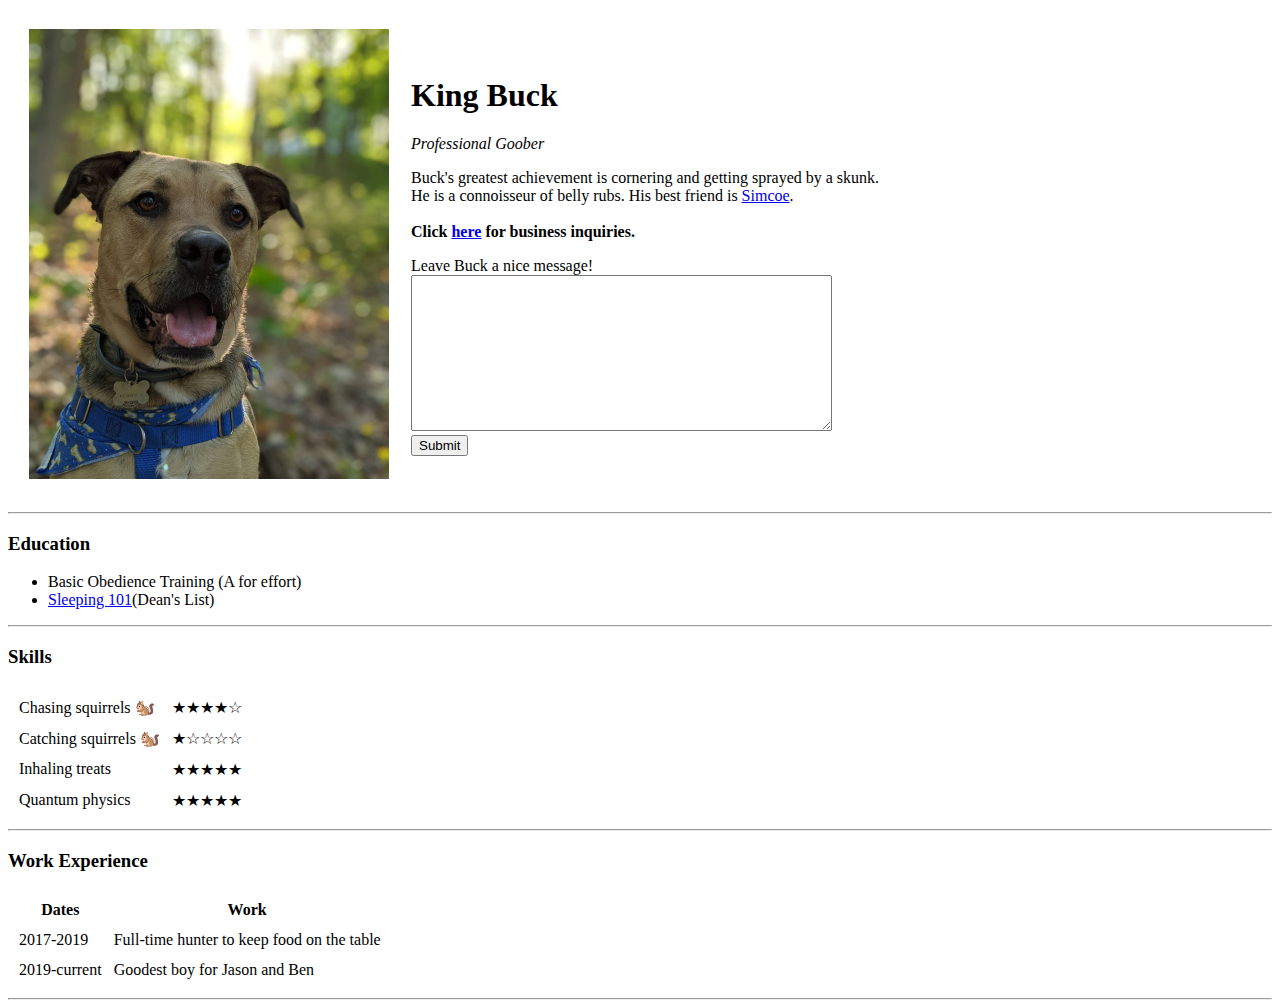
==== index.html @ 34753d5e "Add initial website files" ====
<!doctype html>

<html lang="en">

<head>
    <meta charset="UTF-8">
    <meta name="viewport"
          content="width=device-width, user-scalable=no, initial-scale=1.0, maximum-scale=1.0, minimum-scale=1.0">
    <meta http-equiv="X-UA-Compatible" content="ie=edge">
    <title>Life of a Goober</title>
</head>

<body>

    <table cellspacing="20">
        <tr>
            <td><img src="images/Buck_Main.jpg" alt="Image of Buck" height="450" width="360"></td>
            <td><h1>King Buck</h1>
                <p><em>Professional Goober</em></p>
                <p>Buck's greatest achievement is cornering and getting sprayed by a skunk.<br>
                He is a connoisseur of belly rubs. His best friend is <a href="https://scontent-iad3-1.xx.fbcdn.net/v/t1.0-9/134081502_3643980029028504_6100599564902788968_o.jpg?_nc_cat=108&ccb=1-3&_nc_sid=8bfeb9&_nc_ohc=xGJwmSsqubAAX-whHHM&_nc_ht=scontent-iad3-1.xx&oh=ebf9c993fd6fbe8c35d4d3ebee266e7a&oe=60781297">Simcoe</a>.<br><br>
                <strong>Click <a href="contact.html">here</a> for business inquiries.</strong></p>
                <form action="mailto:jasoncdata@gmail.com" method="post" enctype="text/plain">
                    <label>Leave Buck a nice message!</label><br>
                    <textarea name="yourMessage" id="" cols="50" rows="10"></textarea><br>
                    <input type="submit">
                </form></td>
        </tr>
    </table>

    <hr>

    <h3>Education</h3>
        <ul>
            <li>Basic Obedience Training (A for effort)</li>
            <li><a href="https://scontent-iad3-1.xx.fbcdn.net/v/t1.0-9/140239767_3695544193872087_7168413746377046124_o.jpg?_nc_cat=108&ccb=1-3&_nc_sid=730e14&_nc_ohc=cvshQkonrwcAX_bXaCq&_nc_ht=scontent-iad3-1.xx&oh=356058b7cafaf6d347d449a62480aadc&oe=607AEBF0">Sleeping 101</a>(Dean's List)</li>
        </ul>

    <hr>

    <h3>Skills</h3>
        <table cellspacing="10">
            <tr>
                <td>Chasing squirrels 🐿️</td>
                <td>★★★★☆</td>
            </tr>
            <tr>
                <td>Catching squirrels 🐿️</td>
                <td>★☆☆☆☆</td>
            </tr>
            <tr>
                <td>Inhaling treats</td>
                <td>★★★★★</td>
            </tr>
            <tr>
                <td>Quantum physics</td>
                <td>★★★★★</td>
            </tr>
        </table>

    <hr>

    <h3>Work Experience</h3>
    <table cellspacing="10">
        <thead>
            <tr>
                <th>Dates</th>
                <th>Work</th>
            </tr>
        </thead>
        <tbody></tbody>
            <tr>
                <td>2017-2019</td>
                <td>Full-time hunter to keep food on the table</td>
            </tr>
            <tr>
                <td>2019-current</td>
                <td>Goodest boy for Jason and Ben</td>
            </tr>
    </table>

    <hr>

</body>

</html>
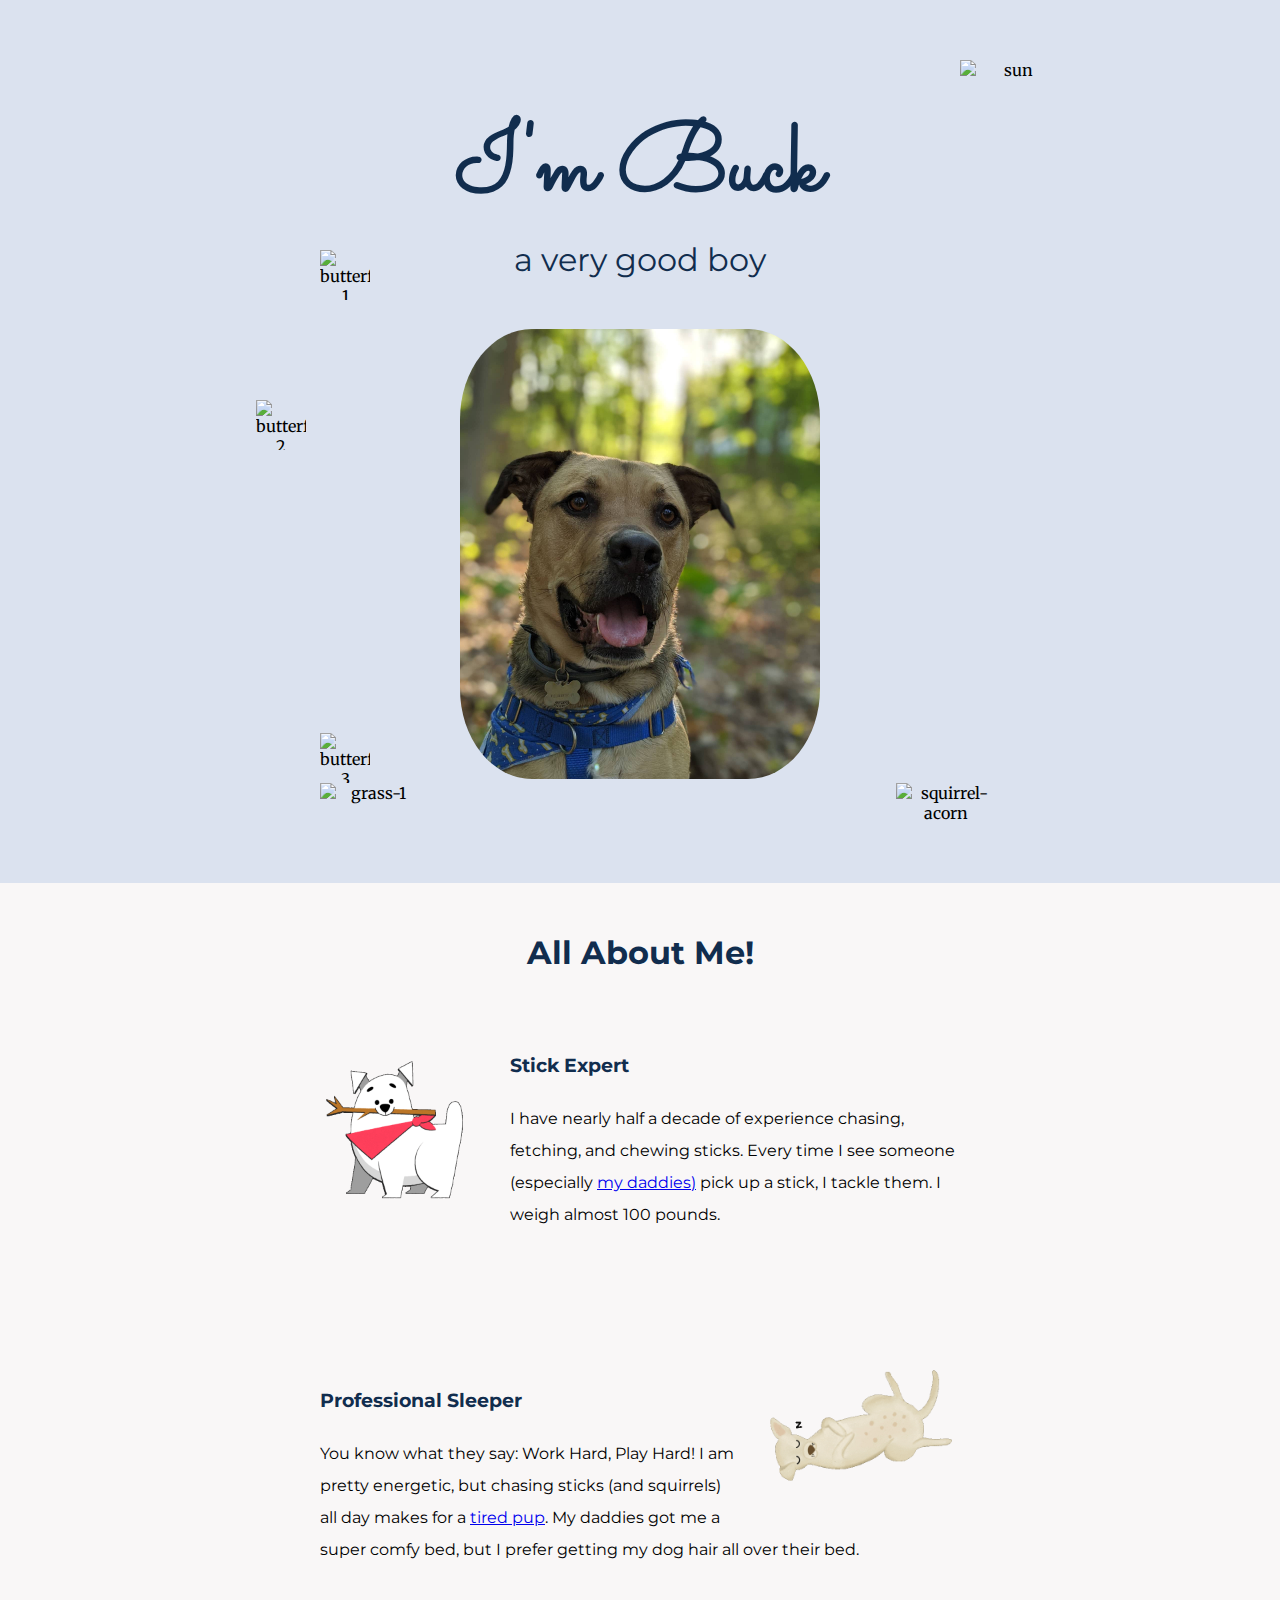
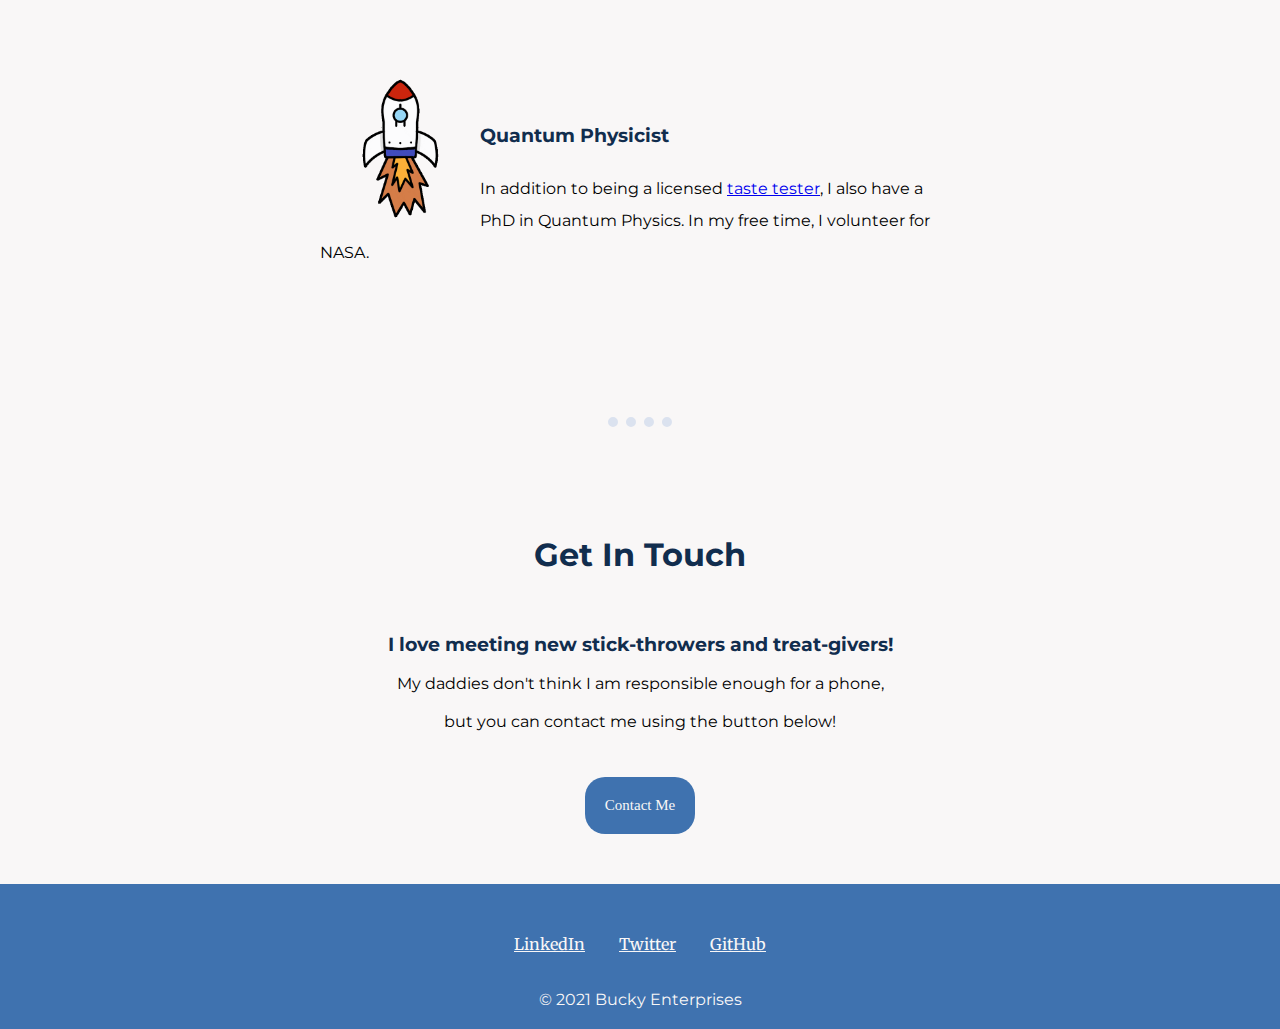
==== commit 2c35f719: "Add files via upload" ====
--- a/index.html
+++ b/index.html
@@ -7,79 +7,70 @@
     <meta name="viewport"
           content="width=device-width, user-scalable=no, initial-scale=1.0, maximum-scale=1.0, minimum-scale=1.0">
     <meta http-equiv="X-UA-Compatible" content="ie=edge">
-    <title>Life of a Goober</title>
+    <title>Bucky Boy</title>
+    <link rel="stylesheet" href="css/styles.css">
+    <link rel="icon" href="images/dog_face.ico">
+    <link rel="preconnect" href="https://fonts.gstatic.com">
+    <link href="https://fonts.googleapis.com/css2?family=Merriweather&family=Montserrat&family=Sacramento&display=swap" rel="stylesheet">
 </head>
 
 <body>
 
-    <table cellspacing="20">
-        <tr>
-            <td><img src="images/Buck_Main.jpg" alt="Image of Buck" height="450" width="360"></td>
-            <td><h1>King Buck</h1>
-                <p><em>Professional Goober</em></p>
-                <p>Buck's greatest achievement is cornering and getting sprayed by a skunk.<br>
-                He is a connoisseur of belly rubs. His best friend is <a href="https://scontent-iad3-1.xx.fbcdn.net/v/t1.0-9/134081502_3643980029028504_6100599564902788968_o.jpg?_nc_cat=108&ccb=1-3&_nc_sid=8bfeb9&_nc_ohc=xGJwmSsqubAAX-whHHM&_nc_ht=scontent-iad3-1.xx&oh=ebf9c993fd6fbe8c35d4d3ebee266e7a&oe=60781297">Simcoe</a>.<br><br>
-                <strong>Click <a href="contact.html">here</a> for business inquiries.</strong></p>
-                <form action="mailto:jasoncdata@gmail.com" method="post" enctype="text/plain">
-                    <label>Leave Buck a nice message!</label><br>
-                    <textarea name="yourMessage" id="" cols="50" rows="10"></textarea><br>
-                    <input type="submit">
-                </form></td>
-        </tr>
-    </table>
+    <div class="top-container">
+        <img class="sun" src="https://www.flaticon.com/svg/vstatic/svg/3050/3050031.svg?token=exp=1616176138~hmac=37a764c61cf4833a6cee0380cfda9dbb" alt="sun">
+        <h1>I'm Buck</h1>
+        <h2>a very good boy</h2>
+        <img class="buck-main" src="images/Buck_Main.jpg" alt="buck-main">
+        <img class="grass" src="https://www.flaticon.com/svg/vstatic/svg/1531/1531034.svg?token=exp=1616176754~hmac=41be7931772157063571762504feb9e6" alt="grass-1">
+        <img class="butterfly flying-1" src="https://www.flaticon.com/svg/vstatic/svg/123/123029.svg?token=exp=1616176834~hmac=e0bc37bd1644e18221caec0547e72c80" alt="butterfly-1">
+        <img class="butterfly flying-2" src="https://www.flaticon.com/svg/vstatic/svg/860/860837.svg?token=exp=1616176835~hmac=65bfa1b02c2a4c21bfe14f14c3b0bf8c" alt="butterfly-2">
+        <img class="butterfly flying-3" src="https://www.flaticon.com/svg/vstatic/svg/809/809047.svg?token=exp=1616176971~hmac=e37c87407421ed0dc172dfc08aea17ad" alt="butterfly-3">
+        <img class="squirrel" src="https://www.flaticon.com/svg/vstatic/svg/2138/2138807.svg?token=exp=1616187395~hmac=4b0d0d5e15956d3b32f72cc432760b55" alt="squirrel-acorn">
+    </div>
 
-    <hr>
+    <div class="middle-container">
+      <div class="skills">
+          <h2><strong>All About Me!</strong></h2>
+        <div class="skill-row">
+          <img class="dog-wag" src="images/dog-wag.gif" alt="dog-wag">
+          <h3>Stick Expert</h3>
+          <p>I have nearly half a decade of experience chasing, fetching, and chewing sticks. Every time I see someone (especially <a href="https://scontent-iad3-1.xx.fbcdn.net/v/t1.0-9/141567805_3711941568899016_7582333776081611363_o.jpg?_nc_cat=110&ccb=1-3&_nc_sid=09cbfe&_nc_ohc=npkr2Yqu18sAX_gfMuo&_nc_ht=scontent-iad3-1.xx&oh=0fe66b8796f52819cfa37cacd59902dc&oe=607961A3">my daddies)</a>
+          pick up a stick, I tackle them. I weigh almost 100 pounds.</p>
+        </div>
+        <div class="skill-row">
+          <img class="dog-sleep" src="images/dog-sleep.gif" alt="dog-sleep">
+          <br>
+          <h3>Professional Sleeper</h3>
+          <p>You know what they say: Work Hard, Play Hard! I am pretty energetic, but chasing sticks (and squirrels) all day makes for a
+              <a href="https://scontent-iad3-1.xx.fbcdn.net/v/t1.0-9/140239767_3695544193872087_7168413746377046124_o.jpg?_nc_cat=108&ccb=1-3&_nc_sid=730e14&_nc_ohc=oqJbVI90scMAX9QBzE5&_nc_ht=scontent-iad3-1.xx&oh=366585e6249a4803ac88d27d376967e5&oe=607AEBF0">tired pup</a>. My daddies got me a super comfy bed, but I prefer getting my dog hair all over their bed.</p>
+        </div>
+        <div class="skill-row">
+          <img class="nasa" src="images/nasa.gif" alt="nasa">
+          <br>
+          <h3>Quantum Physicist</h3>
+          <p>In addition to being a licensed <a href="https://scontent-iad3-1.xx.fbcdn.net/v/t1.0-9/128798865_3576970495729458_8963836051537400397_o.jpg?_nc_cat=100&ccb=1-3&_nc_sid=730e14&_nc_ohc=UfPY7vypvikAX9W6m8J&_nc_ht=scontent-iad3-1.xx&oh=bbc96b368fc8501ecc77b28552749860&oe=607B6AD6">taste tester</a>,
+          I also have a PhD in Quantum Physics. In my free time, I volunteer for NASA. </p>
+        </div>
 
-    <h3>Education</h3>
-        <ul>
-            <li>Basic Obedience Training (A for effort)</li>
-            <li><a href="https://scontent-iad3-1.xx.fbcdn.net/v/t1.0-9/140239767_3695544193872087_7168413746377046124_o.jpg?_nc_cat=108&ccb=1-3&_nc_sid=730e14&_nc_ohc=cvshQkonrwcAX_bXaCq&_nc_ht=scontent-iad3-1.xx&oh=356058b7cafaf6d347d449a62480aadc&oe=607AEBF0">Sleeping 101</a>(Dean's List)</li>
-        </ul>
+      </div>
+      <br><br>
+      <hr>
+      <br><br><br><br><br>
+      <div class="contact-me">
+        <h2><strong>Get In Touch</strong></h2>
+        <br><br>
+        <h3>I love meeting new stick-throwers and treat-givers!</h3>
+        <p>My daddies don't think I am responsible enough for a phone,<br><br>but you can contact me using the button below!</p>
+        <a class="BUTTON" href="contact.html">Contact Me</a>
+      </div>
+    </div>
 
-    <hr>
-
-    <h3>Skills</h3>
-        <table cellspacing="10">
-            <tr>
-                <td>Chasing squirrels 🐿️</td>
-                <td>★★★★☆</td>
-            </tr>
-            <tr>
-                <td>Catching squirrels 🐿️</td>
-                <td>★☆☆☆☆</td>
-            </tr>
-            <tr>
-                <td>Inhaling treats</td>
-                <td>★★★★★</td>
-            </tr>
-            <tr>
-                <td>Quantum physics</td>
-                <td>★★★★★</td>
-            </tr>
-        </table>
-
-    <hr>
-
-    <h3>Work Experience</h3>
-    <table cellspacing="10">
-        <thead>
-            <tr>
-                <th>Dates</th>
-                <th>Work</th>
-            </tr>
-        </thead>
-        <tbody></tbody>
-            <tr>
-                <td>2017-2019</td>
-                <td>Full-time hunter to keep food on the table</td>
-            </tr>
-            <tr>
-                <td>2019-current</td>
-                <td>Goodest boy for Jason and Ben</td>
-            </tr>
-    </table>
-
-    <hr>
+    <div class="bottom-container">
+      <a class="footer-link" href="https://www.linkedin.com/in/jason-cheung-b12314a5/">LinkedIn</a>
+      <a class="footer-link" href="https://twitter.com/jason_programs">Twitter</a>
+      <a class="footer-link" href="https://github.com/jason-programs">GitHub</a>
+      <p class="copyright">© 2021 Bucky Enterprises</p>
+    </div>
 
 </body>
 
--- a/css/styles.css
+++ b/css/styles.css
@@ -0,0 +1,175 @@
+body {
+    margin: 0;
+    font-family: 'Merriweather', serif;
+    text-align: center;
+}
+
+h1 {
+    font-family: 'Sacramento', cursive;
+    font-size: 6rem;
+    color: #112d4e;
+    padding: 100px 0 0 0;
+    margin: 0 0 0 0;
+}
+
+h2 {
+    font-family: 'Montserrat', sans-serif;
+    font-size: 2rem;
+    font-weight: normal;
+    color: #112d4e;
+    padding: 0 0 0 0;
+    margin: 0 0 0 0;
+}
+
+h3 {
+    font-family: 'Montserrat', sans-serif;
+    color: #112d4e;
+}
+
+p {
+    font-family: 'Montserrat', sans-serif;
+}
+
+hr {
+    border-style: dotted none none none;
+    border-width: 10px;
+    border-color: #dbe2ef;
+    width: 5%
+}
+
+/******* CLASS STYLES *******/
+
+.bottom-container {
+    background-color: #3f72af;
+    padding-top: 50px;
+}
+
+.BUTTON {
+   -webkit-border-radius: 20px;
+   -moz-border-radius: 20px;
+   border-radius: 20px;
+   color: #F9F7F7;
+   font-family: Verdana;
+   font-size: 15px;
+   font-weight: 400;
+   padding: 20px;
+   background-color: #3F72AF;
+   border: solid #337FED 0;
+   text-decoration: none;
+   display: inline-block;
+   cursor: pointer;
+   text-align: center;
+   margin-top: 30px;
+   margin-bottom: 50px;
+}
+
+.buck-main {
+    border-radius: 20%;
+    width: 360px;
+    height: 450px;
+    margin: 50px 0 100px 0;
+}
+
+.buck-socks {
+    border-radius: 20%;
+    width: 40%;
+    margin-top: 25px;
+}
+
+.butterfly {
+    width: 50px;
+    height: 50px;
+    position: absolute;
+}
+
+.contact-body {
+    background-color: #f9f7f7;
+}
+
+.contact-header {
+    margin-top: 75px;
+}
+
+.copyright {
+    color: #f9f7f7;
+    margin-bottom: 0px;
+    padding: 20px 0 20px 0;
+}
+
+.dog-sleep {
+    width: 30%;
+    float: right;
+    margin-left: 30px;
+}
+
+.dog-wag {
+    width: 25%;
+    float: left;
+    margin-right: 30px;
+}
+
+.flying-1 {
+    top: 250px;
+    left: 25%;
+}
+
+.flying-2 {
+    top: 400px;
+    left: 20%;
+}
+
+.flying-3 {
+    bottom: 100px;
+    left: 25%
+}
+
+.footer-link {
+    color: #f9f7f7;
+    margin: 15px;
+}
+
+.grass {
+    width: 100px;
+    height: 100px;
+    position: absolute;
+    bottom: 0px;
+    left: 25%;
+}
+
+.middle-container {
+    background-color: #f9f7f7;
+    padding-top: 50px;
+}
+
+.nasa {
+    width: 25%;
+    float: left;
+}
+
+.skill-row {
+    width: 50%;
+    margin: 75px auto 100px auto;
+    text-align: left;
+    line-height: 2;
+}
+
+.squirrel {
+    width: 100px;
+    height: 100px;
+    position: absolute;
+    bottom: 0px;
+    left: 70%;
+}
+
+.sun {
+    width: 100px;
+    height: 100px;
+    position: absolute;
+    top: 60px;
+    left: 75%;
+}
+
+.top-container {
+    background-color: #dbe2ef;
+    position: relative;
+}
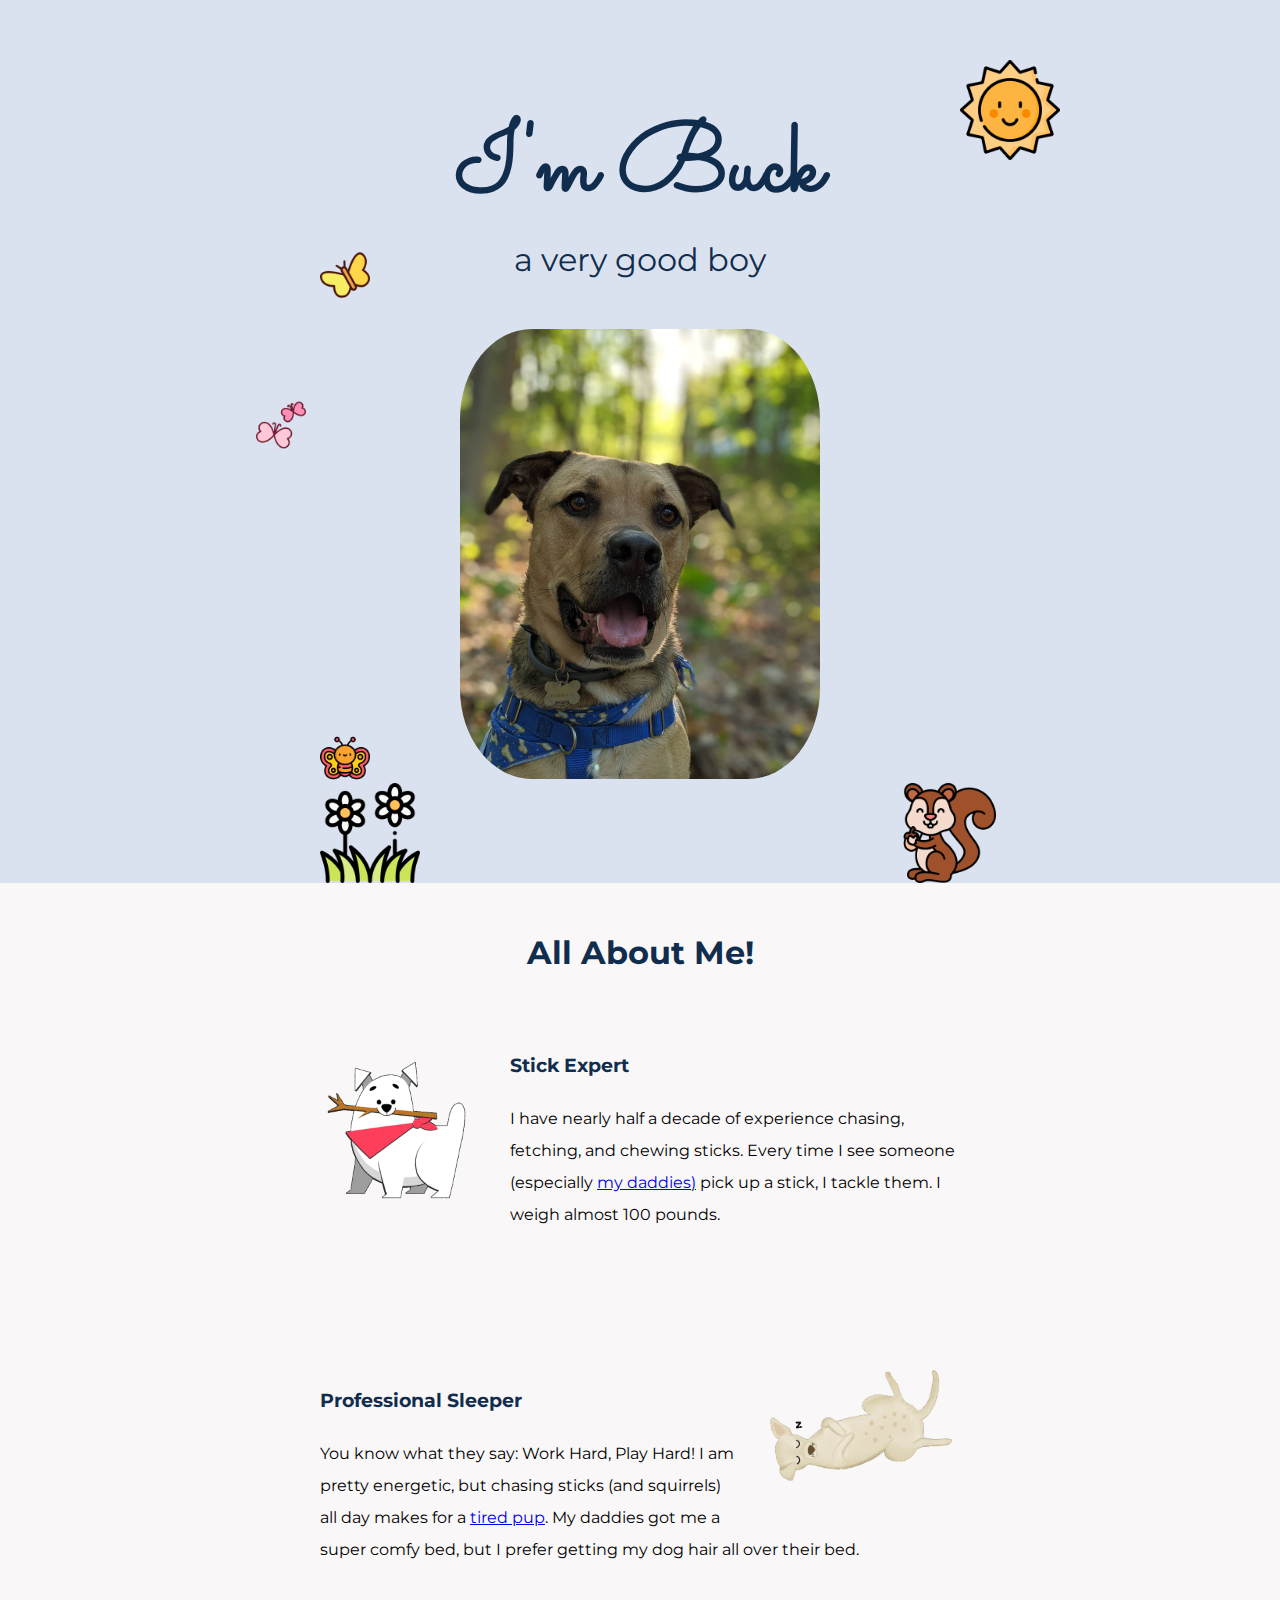
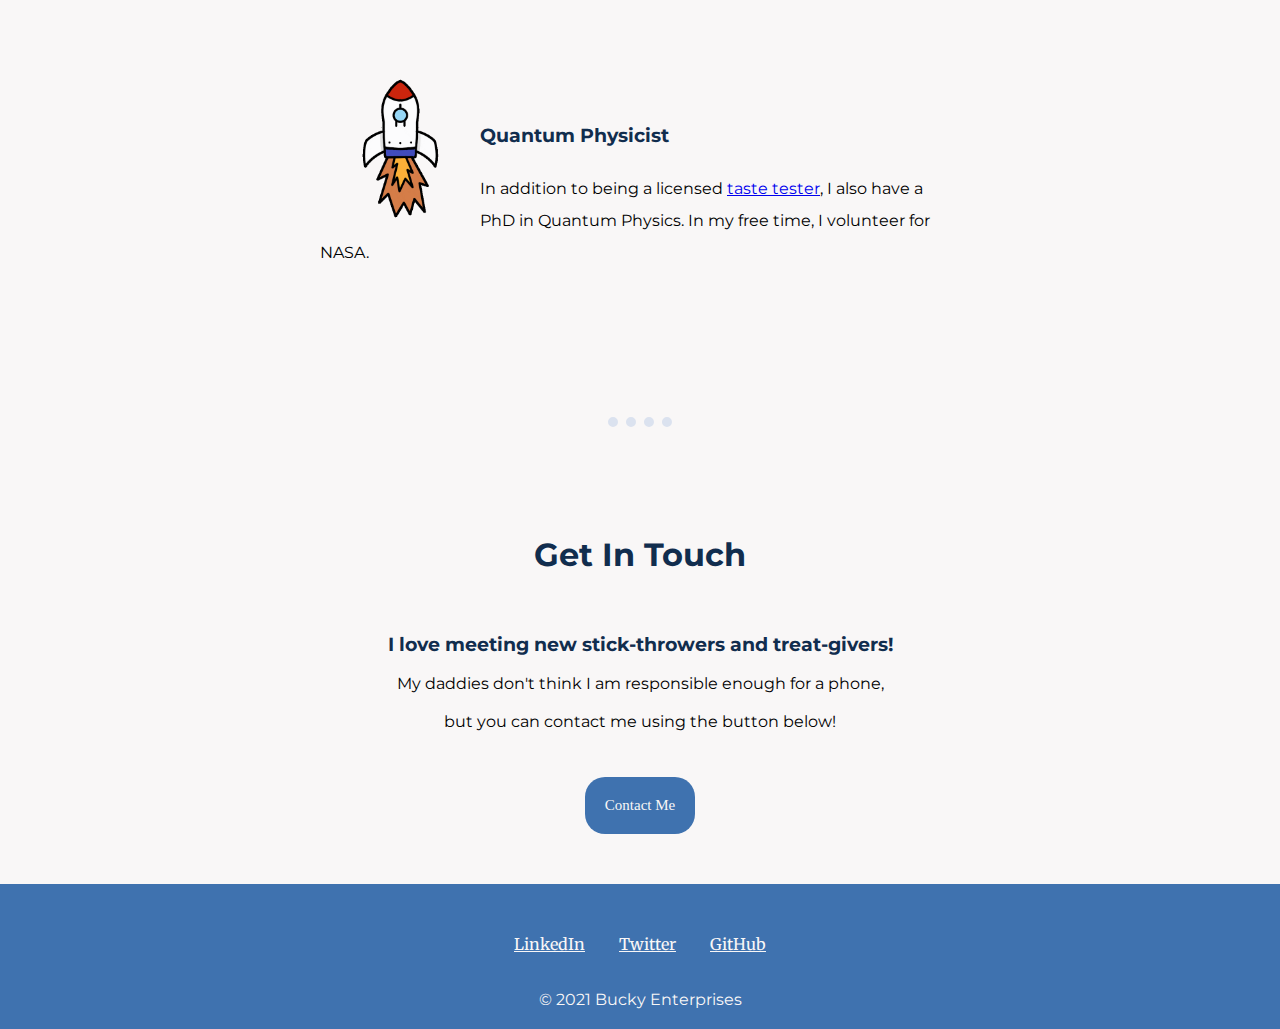
==== commit 672016af: "Add files via upload" ====
--- a/index.html
+++ b/index.html
@@ -17,15 +17,15 @@
 <body>
 
     <div class="top-container">
-        <img class="sun" src="https://www.flaticon.com/svg/vstatic/svg/3050/3050031.svg?token=exp=1616176138~hmac=37a764c61cf4833a6cee0380cfda9dbb" alt="sun">
+        <img class="sun" src="images/sun.png" alt="sun">
         <h1>I'm Buck</h1>
         <h2>a very good boy</h2>
         <img class="buck-main" src="images/Buck_Main.jpg" alt="buck-main">
-        <img class="grass" src="https://www.flaticon.com/svg/vstatic/svg/1531/1531034.svg?token=exp=1616176754~hmac=41be7931772157063571762504feb9e6" alt="grass-1">
-        <img class="butterfly flying-1" src="https://www.flaticon.com/svg/vstatic/svg/123/123029.svg?token=exp=1616176834~hmac=e0bc37bd1644e18221caec0547e72c80" alt="butterfly-1">
-        <img class="butterfly flying-2" src="https://www.flaticon.com/svg/vstatic/svg/860/860837.svg?token=exp=1616176835~hmac=65bfa1b02c2a4c21bfe14f14c3b0bf8c" alt="butterfly-2">
-        <img class="butterfly flying-3" src="https://www.flaticon.com/svg/vstatic/svg/809/809047.svg?token=exp=1616176971~hmac=e37c87407421ed0dc172dfc08aea17ad" alt="butterfly-3">
-        <img class="squirrel" src="https://www.flaticon.com/svg/vstatic/svg/2138/2138807.svg?token=exp=1616187395~hmac=4b0d0d5e15956d3b32f72cc432760b55" alt="squirrel-acorn">
+        <img class="grass" src="images/grass.png" alt="grass-1">
+        <img class="butterfly flying-1" src="images/butterfly-1.png" alt="butterfly-1">
+        <img class="butterfly flying-2" src="images/butterfly-2.png" alt="butterfly-2">
+        <img class="butterfly flying-3" src="images/butterfly-3.png" alt="butterfly-3">
+        <img class="squirrel" src="images/squirrel.png" alt="squirrel-acorn">
     </div>
 
     <div class="middle-container">
